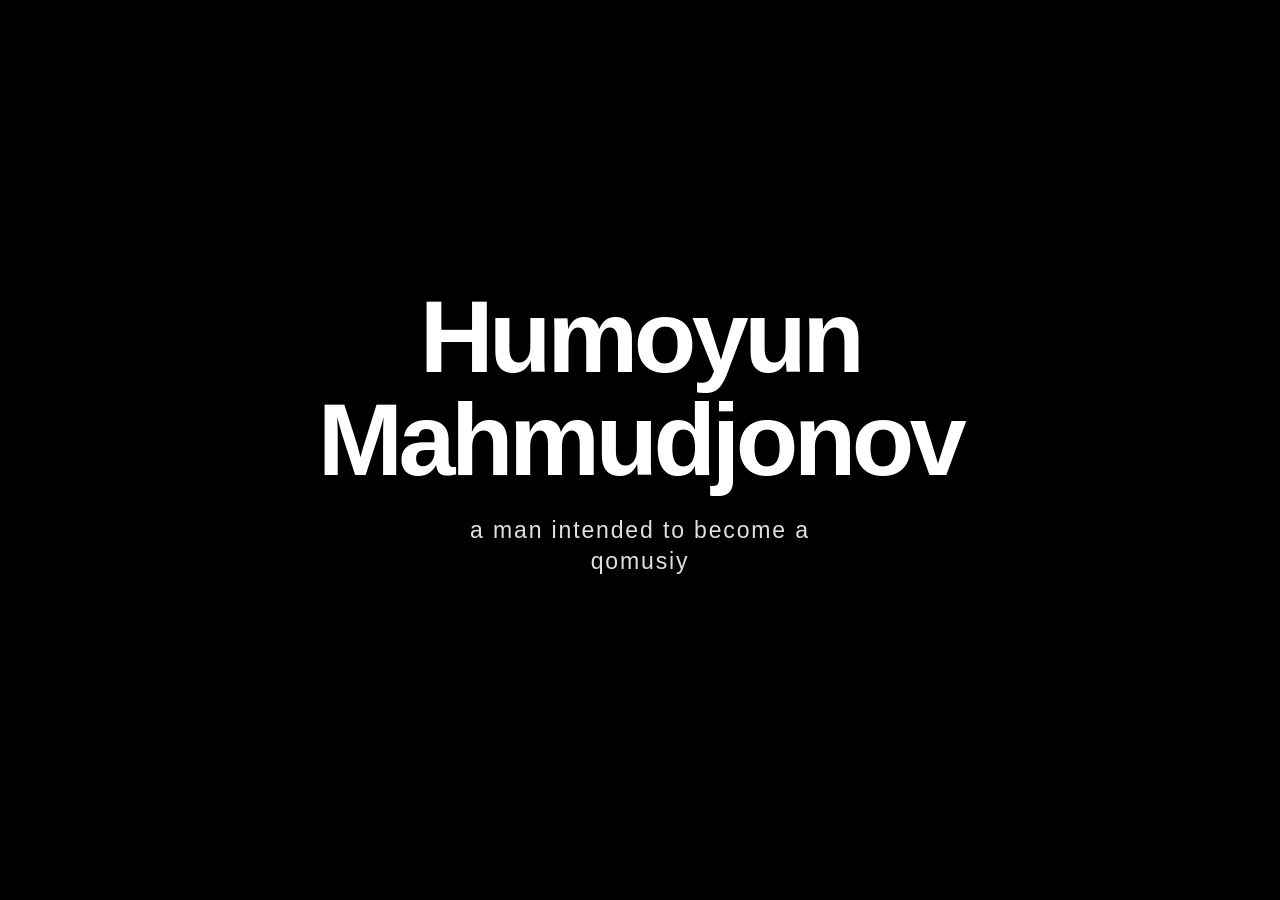
==== index.html @ aa109c3e "qwe" ====
<!DOCTYPE html>
<html lang="en">
<head>
  <meta charset="UTF-8" />
  <meta name="viewport" content="width=device-width, initial-scale=1.0" />
  <title>Humoyun Mahmudjonov</title>
  <style>
    :root {
      --bg: #000000;
      --text: #ffffff;
      --max-width: 92vw;
    }

    * {
      box-sizing: border-box;
      margin: 0;
      padding: 0;
    }

    html,
    body {
      width: 100%;
      min-height: 100%;
      background: var(--bg);
      color: var(--text);
      font-family: Arial, Helvetica, sans-serif;
    }

    body {
      min-height: 100vh;
      min-height: 100svh;
      display: grid;
      place-items: center;
      overflow: hidden;
    }

    main {
      width: min(1100px, var(--max-width));
      height: 100svh;
      display: flex;
      flex-direction: column;
      align-items: center;
      justify-content: center;
      text-align: center;
      padding: clamp(24px, 5vw, 64px);
    }

    .hero {
      display: flex;
      flex-direction: column;
      align-items: center;
      justify-content: center;
      gap: clamp(14px, 2vw, 24px);
      transform: translateY(-2vh);
    }

    h1 {
      color: var(--text);
      font-size: clamp(2rem, 7vw, 6.4rem);
      font-weight: 700;
      line-height: 1;
      letter-spacing: clamp(-0.06em, -0.35vw, -0.025em);
      max-width: 14ch;
    }

    p {
      color: var(--text);
      font-size: clamp(0.85rem, 1.8vw, 1.55rem);
      font-weight: 400;
      line-height: 1.35;
      letter-spacing: clamp(0.02em, 0.22vw, 0.08em);
      text-transform: lowercase;
      max-width: 34ch;
      opacity: 0.88;
    }

    @media (max-width: 600px) {
      main {
        width: 100%;
        padding: 20px;
      }

      .hero {
        gap: 12px;
        width: 100%;
      }

      h1 {
        font-size: clamp(1.55rem, 9.5vw, 3rem);
        line-height: 1.08;
        letter-spacing: -0.035em;
        max-width: 11ch;
      }

      p {
        font-size: clamp(0.72rem, 3.3vw, 1rem);
        line-height: 1.4;
        letter-spacing: 0.035em;
        max-width: 27ch;
      }
    }

    @media (min-width: 1200px) {
      h1 {
        font-size: clamp(6rem, 8vw, 9rem);
      }

      p {
        font-size: clamp(1.4rem, 1.8vw, 2.2rem);
      }
    }
  </style>
</head>
<body>
  <main aria-label="Minimal black landing page">
    <section class="hero">
      <h1>Humoyun Mahmudjonov</h1>
      <p>a man intended to become a qomusiy</p>
    </section>
  </main>
</body>
</html>
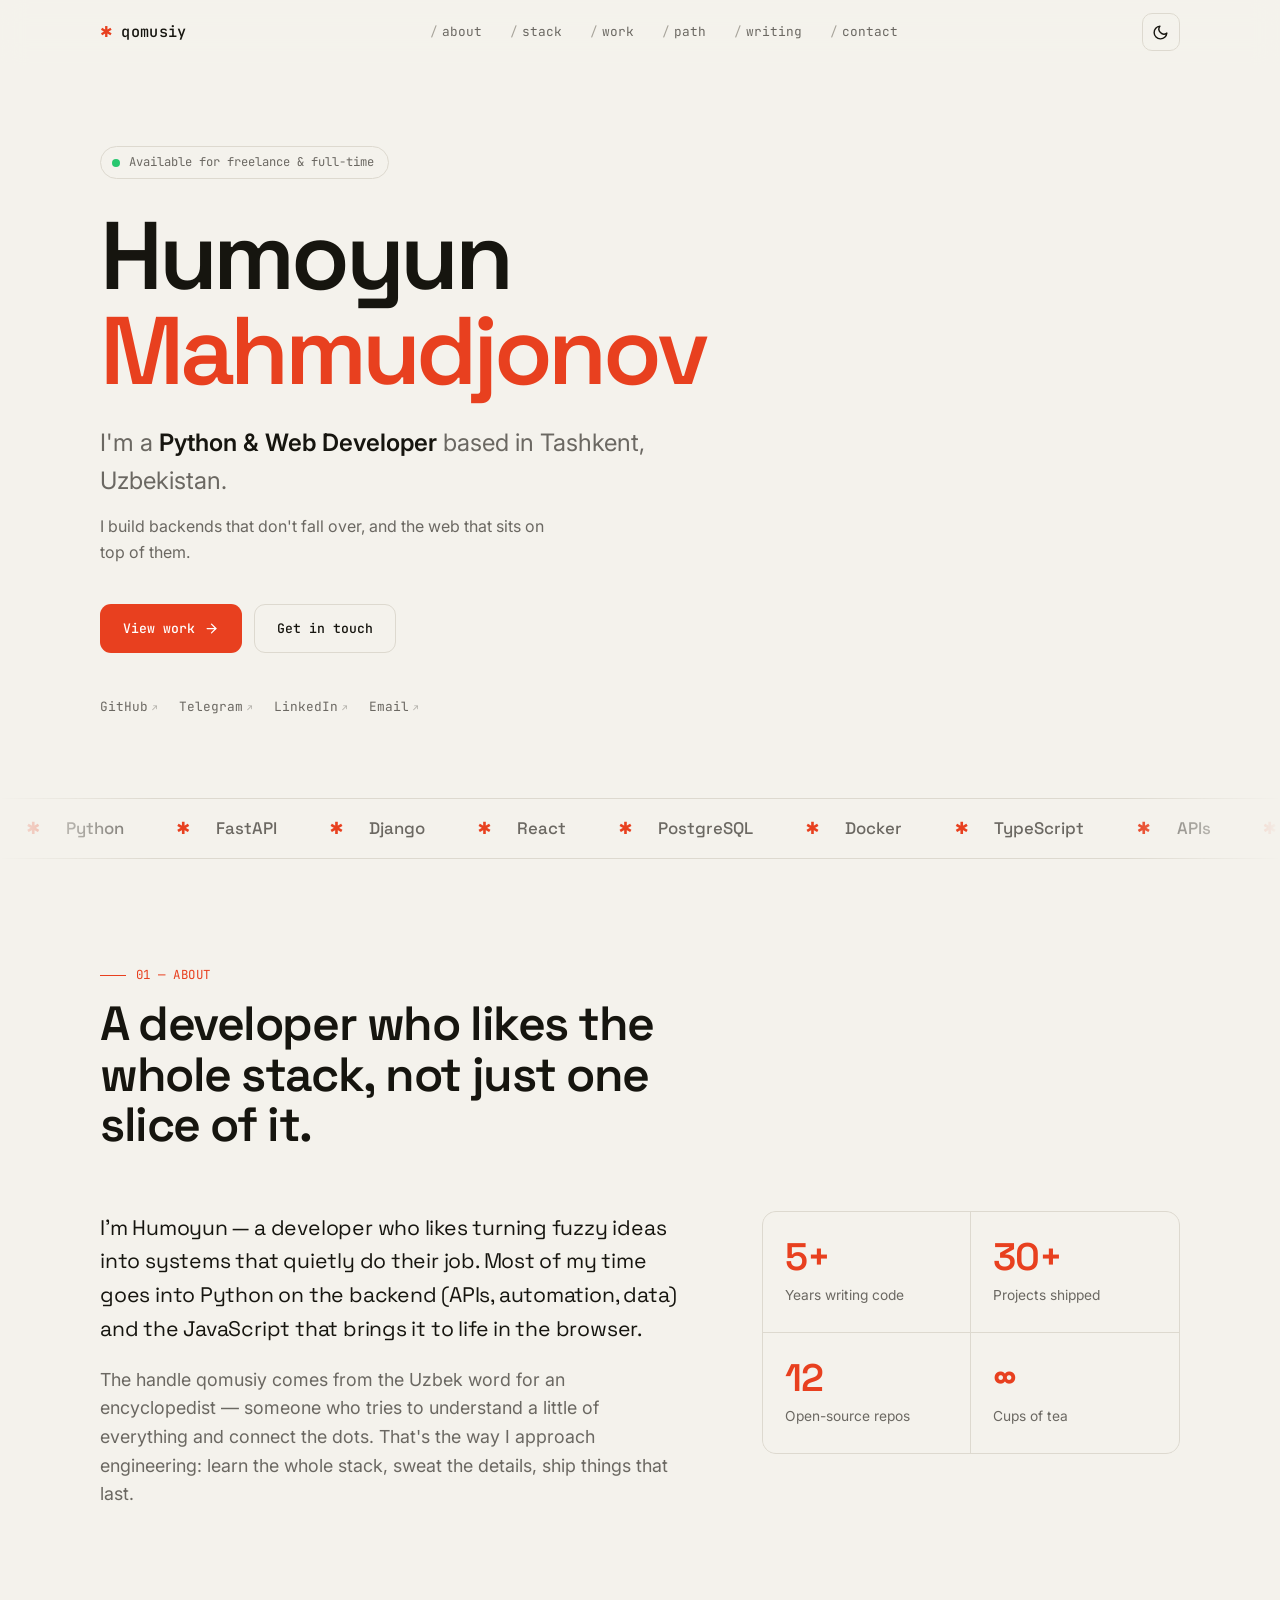
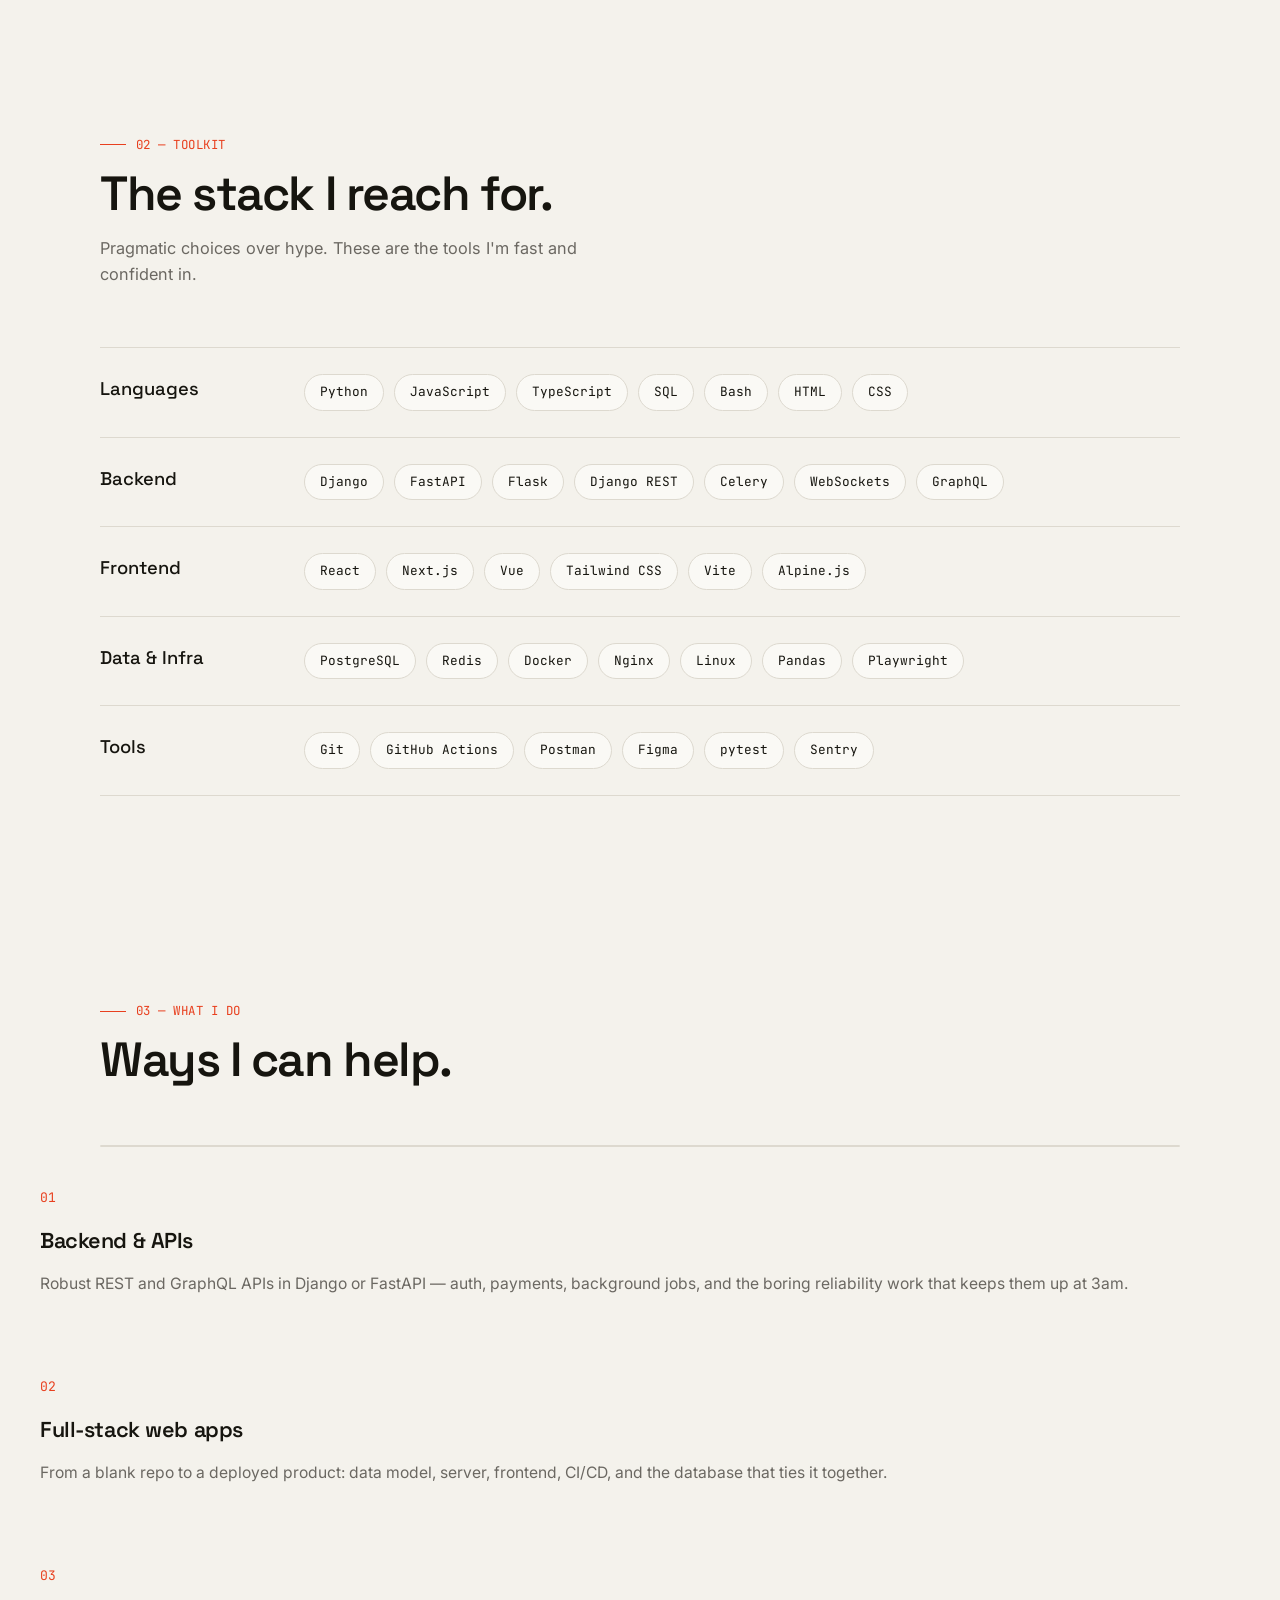
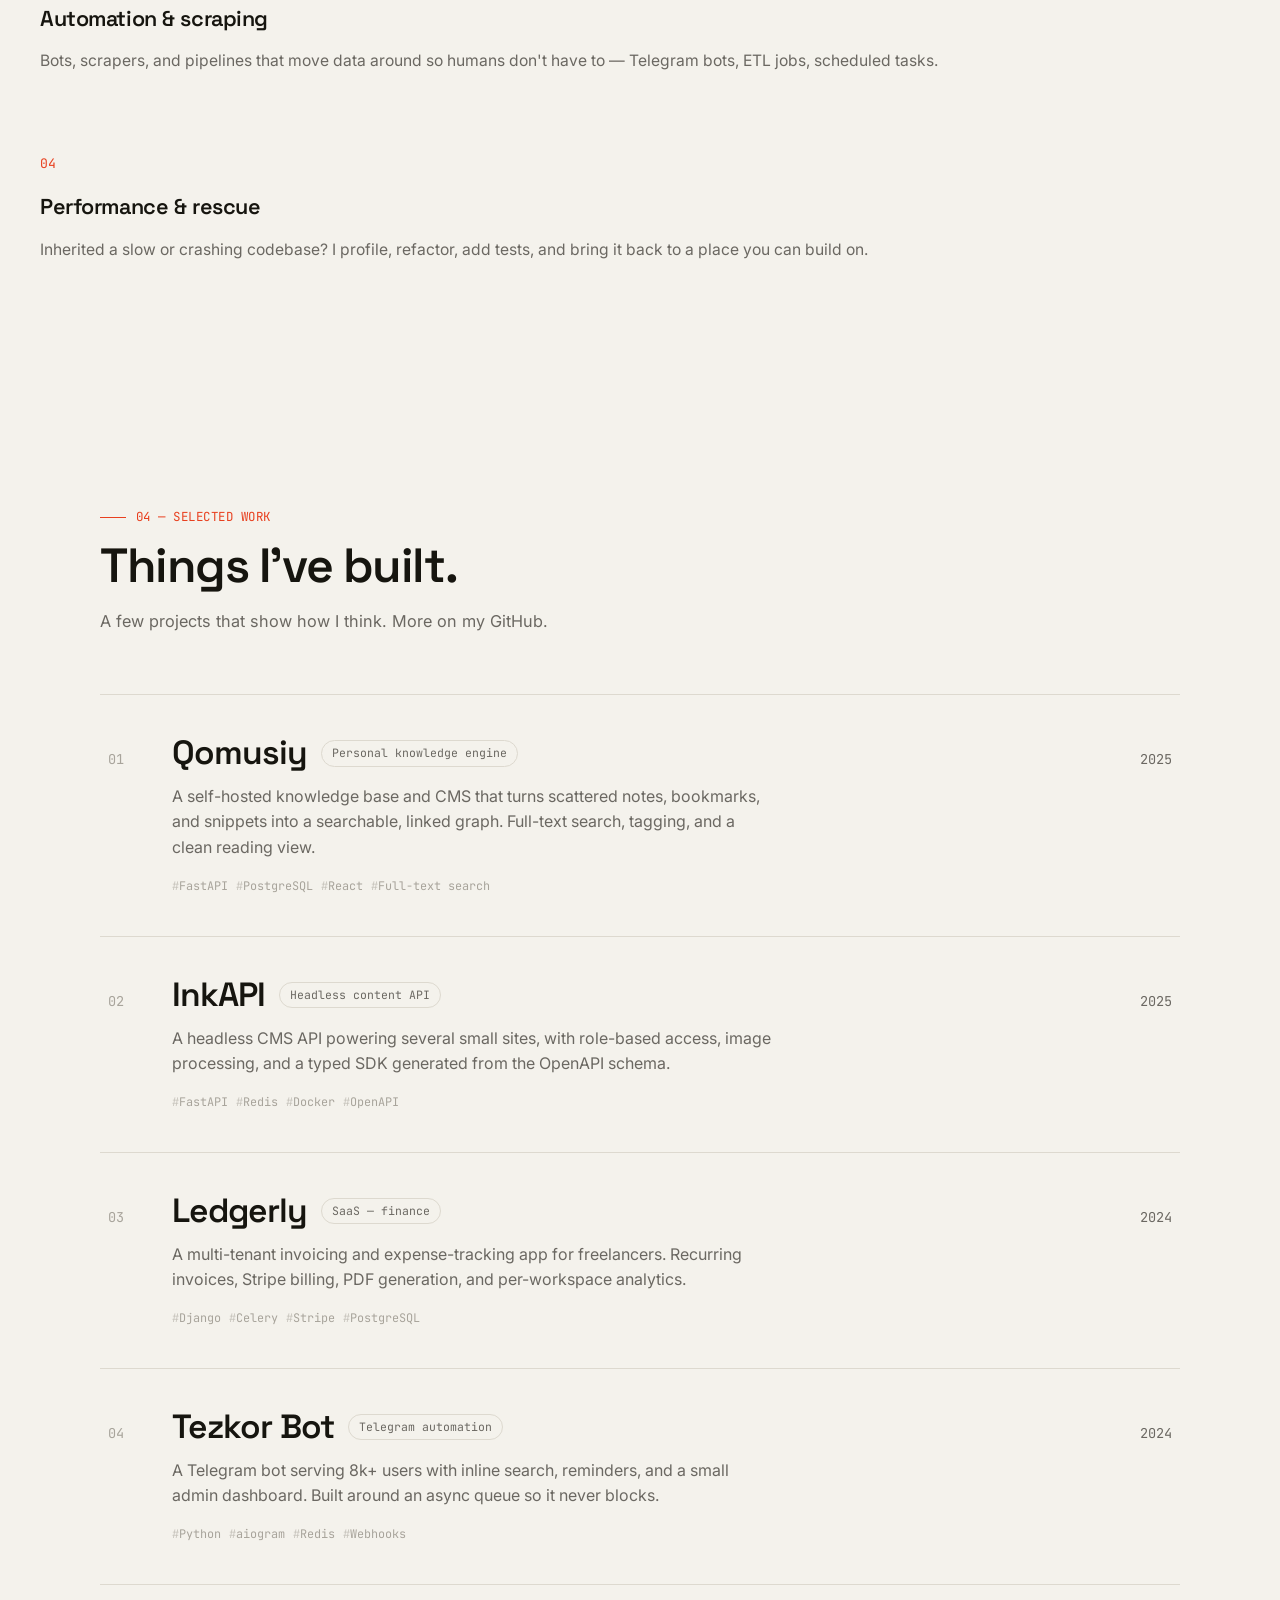
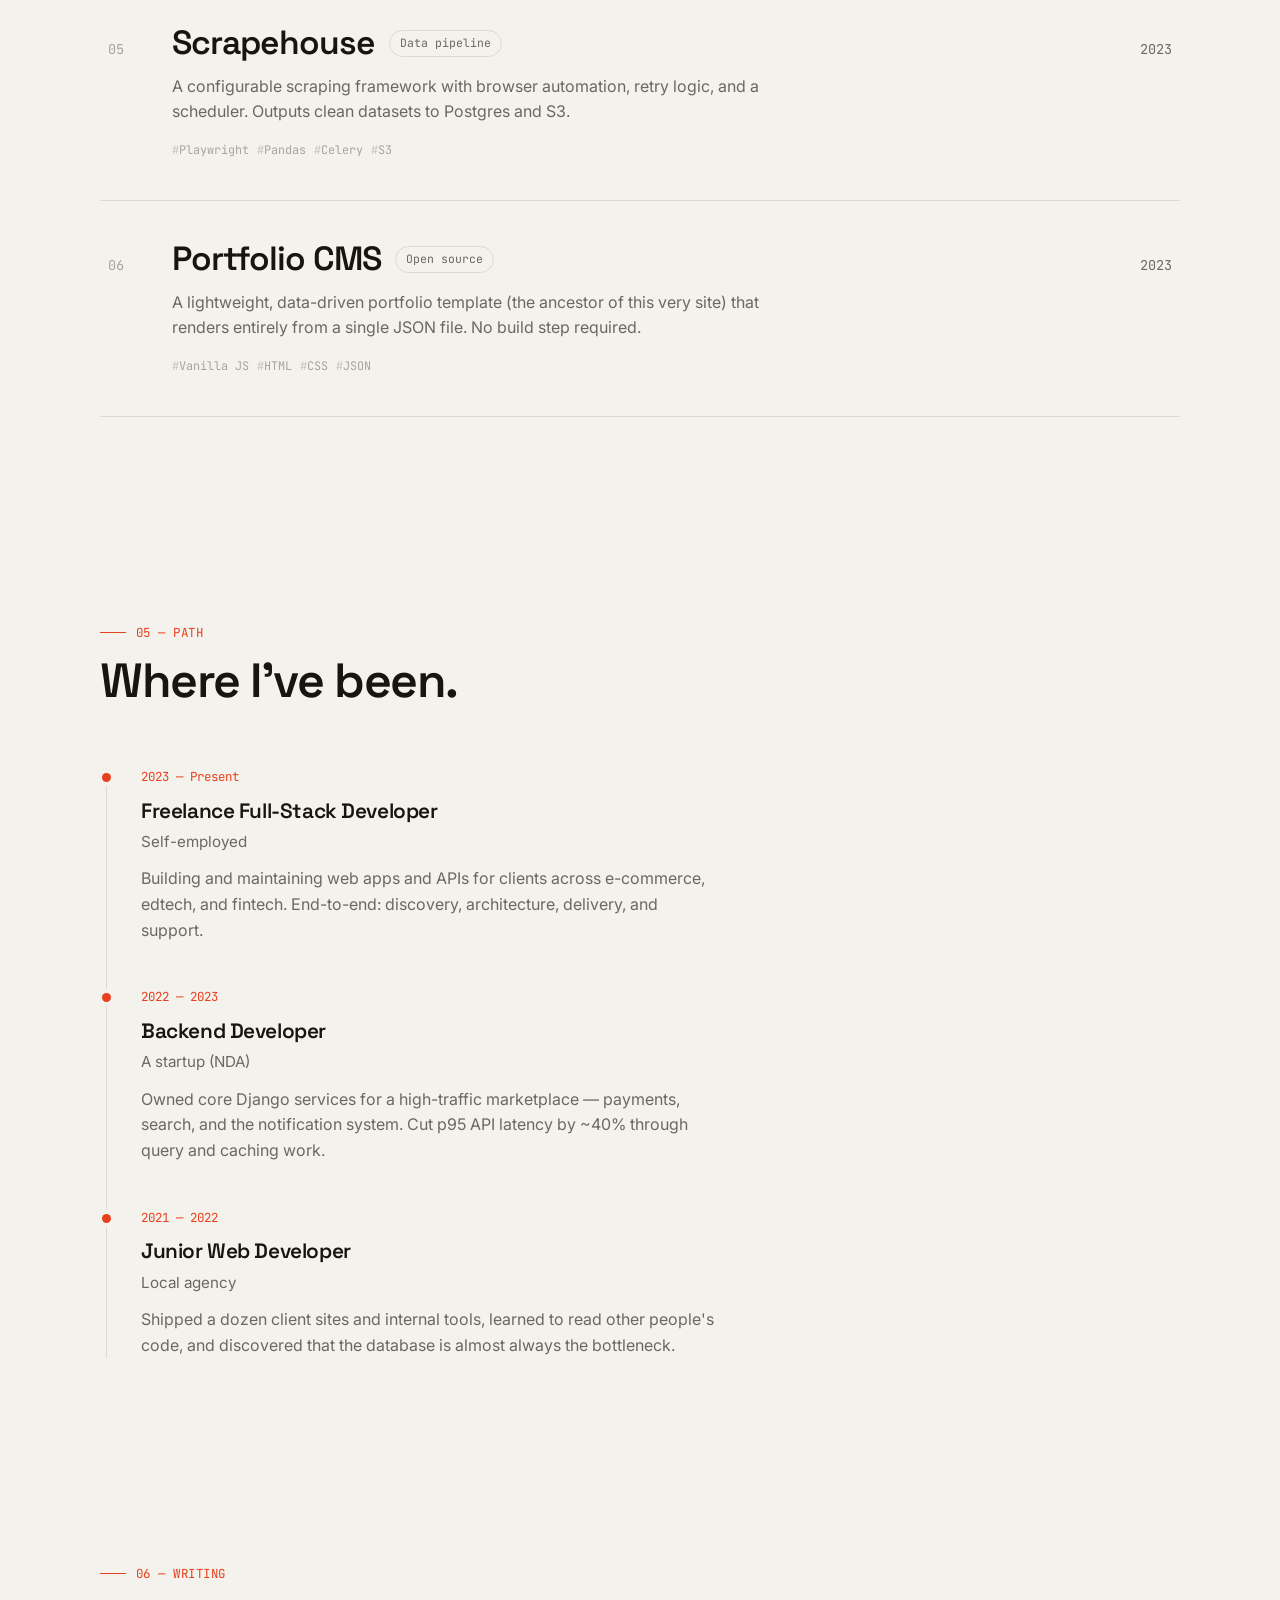
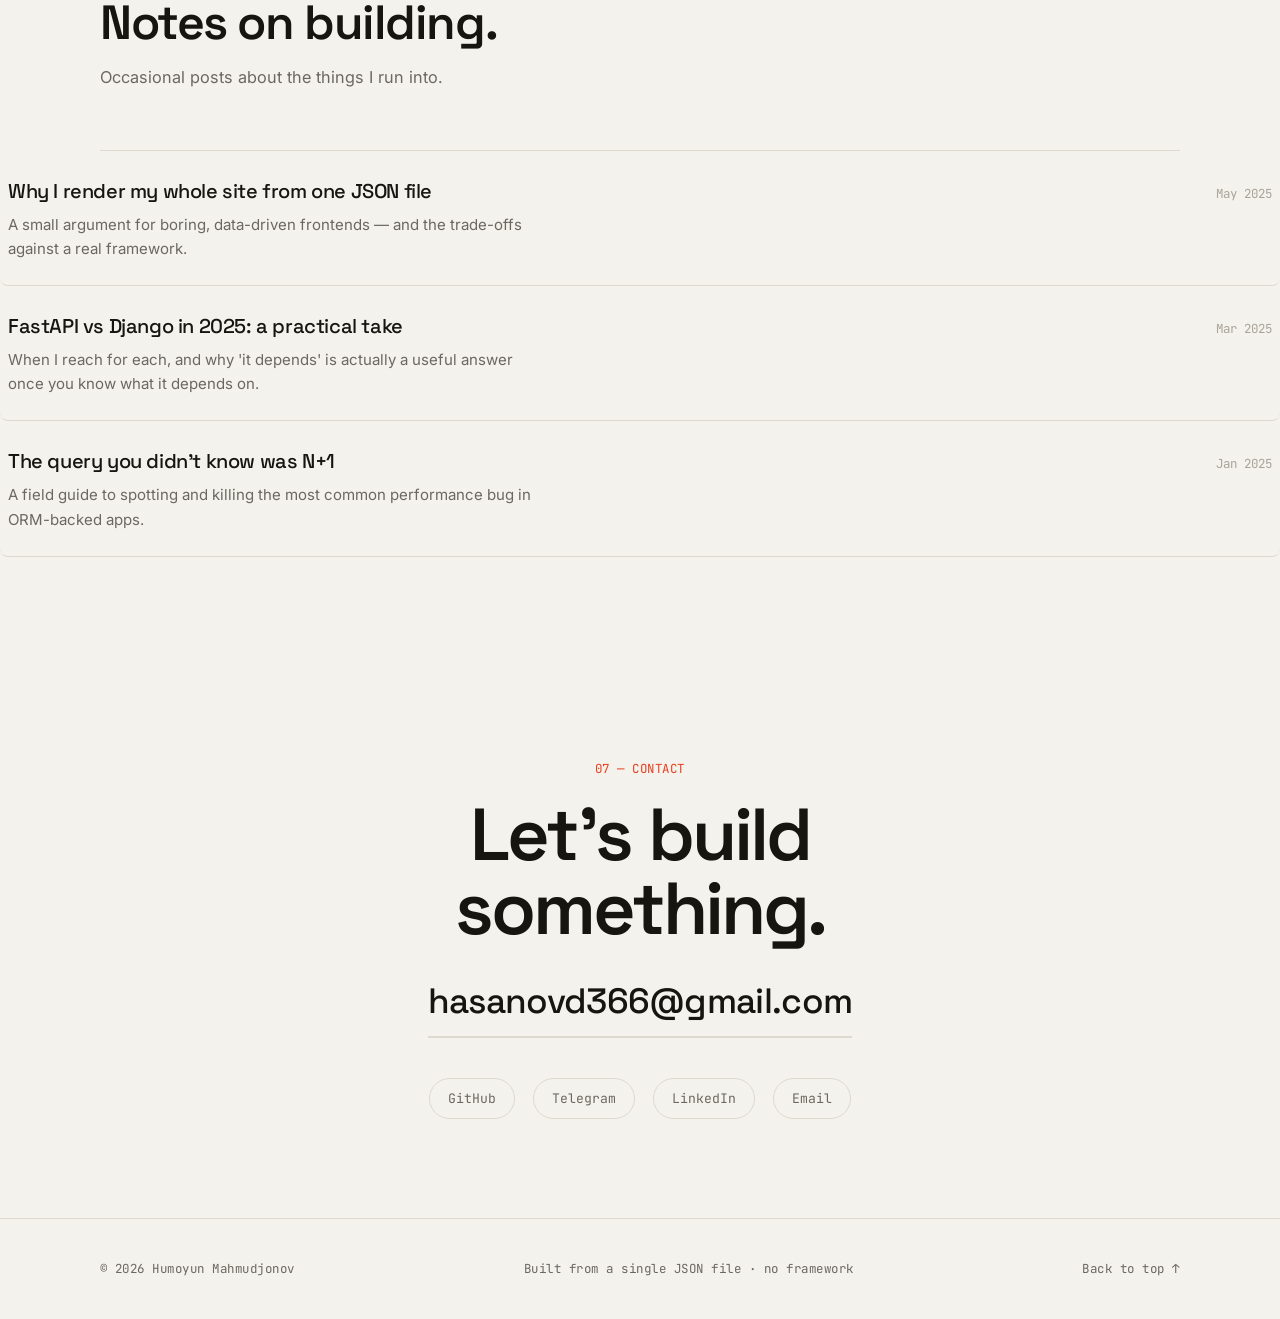
==== commit 9c78d032: "sf" ====
--- a/index.html
+++ b/index.html
@@ -3,120 +3,1041 @@
 <head>
   <meta charset="UTF-8" />
   <meta name="viewport" content="width=device-width, initial-scale=1.0" />
-  <title>Humoyun Mahmudjonov</title>
+  <title>Humoyun Mahmudjonov — Python & Web Developer</title>
+  <meta name="description" content="Humoyun Mahmudjonov (qomusiy) — Python & web developer. Backends that don't fall over, and the web that sits on top of them." />
+
+  <!-- Open Graph -->
+  <meta property="og:type" content="website" />
+  <meta property="og:title" content="Humoyun Mahmudjonov — Python & Web Developer" />
+  <meta property="og:description" content="Backends that don't fall over, and the web that sits on top of them." />
+
+  <link rel="preconnect" href="https://fonts.googleapis.com" />
+  <link rel="preconnect" href="https://fonts.gstatic.com" crossorigin />
+  <link href="https://fonts.googleapis.com/css2?family=Space+Grotesk:wght@400;500;600;700&family=Inter:wght@400;500;600&family=JetBrains+Mono:wght@400;500&display=swap" rel="stylesheet" />
+
   <style>
+    /* ============================================================
+       Design tokens
+       ============================================================ */
     :root {
-      --bg: #000000;
-      --text: #ffffff;
-      --max-width: 92vw;
-    }
-
-    * {
-      box-sizing: border-box;
-      margin: 0;
-      padding: 0;
-    }
-
-    html,
+      --bg:        #f4f2ec;
+      --bg-elev:   #faf9f5;
+      --text:      #16150f;
+      --muted:     #6b6862;
+      --faint:     #a8a49b;
+      --line:      #ddd9cf;
+      --accent:    #e8401f;
+      --accent-2:  #1a1a1a;
+      --max:       1080px;
+      --gutter:    clamp(20px, 5vw, 48px);
+      --radius:    14px;
+      --ease:      cubic-bezier(0.22, 1, 0.36, 1);
+
+      --font-display: "Space Grotesk", system-ui, sans-serif;
+      --font-body:    "Inter", system-ui, sans-serif;
+      --font-mono:    "JetBrains Mono", ui-monospace, monospace;
+    }
+
+    html[data-theme="dark"] {
+      --bg:        #0d0d0c;
+      --bg-elev:   #161614;
+      --text:      #f2f0ea;
+      --muted:     #9a968d;
+      --faint:     #5e5b53;
+      --line:      #26251f;
+      --accent:    #ff5a36;
+      --accent-2:  #f2f0ea;
+    }
+
+    /* ============================================================
+       Reset & base
+       ============================================================ */
+    *, *::before, *::after { box-sizing: border-box; margin: 0; padding: 0; }
+
+    html { scroll-behavior: smooth; -webkit-text-size-adjust: 100%; }
+
     body {
-      width: 100%;
-      min-height: 100%;
       background: var(--bg);
       color: var(--text);
-      font-family: Arial, Helvetica, sans-serif;
-    }
-
-    body {
-      min-height: 100vh;
-      min-height: 100svh;
-      display: grid;
-      place-items: center;
-      overflow: hidden;
-    }
-
-    main {
-      width: min(1100px, var(--max-width));
-      height: 100svh;
-      display: flex;
-      flex-direction: column;
-      align-items: center;
-      justify-content: center;
-      text-align: center;
-      padding: clamp(24px, 5vw, 64px);
-    }
-
-    .hero {
-      display: flex;
-      flex-direction: column;
-      align-items: center;
-      justify-content: center;
-      gap: clamp(14px, 2vw, 24px);
-      transform: translateY(-2vh);
-    }
-
-    h1 {
-      color: var(--text);
-      font-size: clamp(2rem, 7vw, 6.4rem);
-      font-weight: 700;
-      line-height: 1;
-      letter-spacing: clamp(-0.06em, -0.35vw, -0.025em);
-      max-width: 14ch;
-    }
-
-    p {
-      color: var(--text);
-      font-size: clamp(0.85rem, 1.8vw, 1.55rem);
-      font-weight: 400;
-      line-height: 1.35;
-      letter-spacing: clamp(0.02em, 0.22vw, 0.08em);
-      text-transform: lowercase;
-      max-width: 34ch;
-      opacity: 0.88;
-    }
-
-    @media (max-width: 600px) {
-      main {
-        width: 100%;
-        padding: 20px;
+      font-family: var(--font-body);
+      font-size: 16px;
+      line-height: 1.6;
+      -webkit-font-smoothing: antialiased;
+      text-rendering: optimizeLegibility;
+      overflow-x: hidden;
+      transition: background 0.4s var(--ease), color 0.4s var(--ease);
+    }
+
+    a { color: inherit; text-decoration: none; }
+    img { max-width: 100%; display: block; }
+    ::selection { background: var(--accent); color: #fff; }
+
+    .wrap { width: min(100% - calc(var(--gutter) * 2), var(--max)); margin-inline: auto; }
+
+    .mono {
+      font-family: var(--font-mono);
+      font-size: 0.78rem;
+      letter-spacing: 0.04em;
+      text-transform: uppercase;
+      color: var(--muted);
+    }
+
+    /* Section scaffolding */
+    section { padding-block: clamp(64px, 11vh, 130px); position: relative; }
+    .section-head { margin-bottom: clamp(36px, 5vw, 60px); }
+    .section-head .label {
+      display: inline-flex; align-items: center; gap: 10px;
+      color: var(--accent);
+    }
+    .section-head .label::before {
+      content: ""; width: 26px; height: 1px; background: var(--accent);
+    }
+    .section-head h2 {
+      font-family: var(--font-display);
+      font-weight: 600;
+      font-size: clamp(1.8rem, 4.4vw, 3rem);
+      letter-spacing: -0.03em;
+      line-height: 1.05;
+      margin-top: 14px;
+      max-width: 18ch;
+    }
+    .section-head p {
+      color: var(--muted); margin-top: 16px; max-width: 52ch; font-size: 1.02rem;
+    }
+
+    /* ============================================================
+       Navbar
+       ============================================================ */
+    header.nav {
+      position: sticky; top: 0; z-index: 100;
+      backdrop-filter: blur(12px);
+      background: color-mix(in srgb, var(--bg) 78%, transparent);
+      border-bottom: 1px solid transparent;
+      transition: border-color 0.3s var(--ease), background 0.3s var(--ease);
+    }
+    header.nav.scrolled { border-bottom-color: var(--line); }
+    .nav-inner {
+      display: flex; align-items: center; justify-content: space-between;
+      height: 64px;
+    }
+    .brand {
+      font-family: var(--font-mono); font-weight: 500;
+      font-size: 0.95rem; letter-spacing: 0.02em;
+      display: inline-flex; align-items: center; gap: 8px;
+    }
+    .brand .dot { color: var(--accent); }
+    .nav-links { display: flex; align-items: center; gap: 4px; }
+    .nav-links a {
+      font-family: var(--font-mono); font-size: 0.8rem;
+      color: var(--muted); padding: 8px 12px; border-radius: 8px;
+      transition: color 0.2s, background 0.2s;
+    }
+    .nav-links a:hover, .nav-links a.active { color: var(--text); }
+    .nav-links a .slash { color: var(--faint); margin-right: 4px; }
+
+    .nav-actions { display: flex; align-items: center; gap: 8px; }
+    .icon-btn {
+      width: 38px; height: 38px; border: 1px solid var(--line);
+      background: transparent; color: var(--text); border-radius: 10px;
+      display: grid; place-items: center; cursor: pointer;
+      transition: border-color 0.2s, transform 0.2s, background 0.2s;
+    }
+    .icon-btn:hover { border-color: var(--accent); transform: translateY(-1px); }
+    .icon-btn svg { width: 17px; height: 17px; }
+    .theme-icon-sun { display: none; }
+    html[data-theme="dark"] .theme-icon-sun { display: block; }
+    html[data-theme="dark"] .theme-icon-moon { display: none; }
+
+    .nav-toggle { display: none; }
+
+    /* ============================================================
+       Hero
+       ============================================================ */
+    .hero { padding-top: clamp(48px, 9vh, 96px); padding-bottom: clamp(56px, 9vh, 110px); }
+    .status {
+      display: inline-flex; align-items: center; gap: 9px;
+      font-family: var(--font-mono); font-size: 0.76rem; color: var(--muted);
+      border: 1px solid var(--line); border-radius: 100px;
+      padding: 6px 14px 6px 11px; margin-bottom: 30px;
+    }
+    .status .pulse {
+      width: 8px; height: 8px; border-radius: 50%; background: #28c76f;
+      box-shadow: 0 0 0 0 rgba(40,199,111,0.5); animation: pulse 2.2s infinite;
+    }
+    @keyframes pulse {
+      0% { box-shadow: 0 0 0 0 rgba(40,199,111,0.5); }
+      70% { box-shadow: 0 0 0 7px rgba(40,199,111,0); }
+      100% { box-shadow: 0 0 0 0 rgba(40,199,111,0); }
+    }
+    .hero h1 {
+      font-family: var(--font-display); font-weight: 600;
+      font-size: clamp(2.6rem, 9vw, 6rem);
+      line-height: 0.98; letter-spacing: -0.045em;
+      margin-bottom: 26px;
+    }
+    .hero h1 .accent { color: var(--accent); }
+    .hero-role {
+      font-size: clamp(1.05rem, 2.4vw, 1.5rem);
+      color: var(--muted); max-width: 38ch; margin-bottom: 14px;
+    }
+    .hero-role strong { color: var(--text); font-weight: 600; }
+    .hero-tag { color: var(--muted); max-width: 46ch; margin-bottom: 38px; }
+
+    .hero-cta { display: flex; flex-wrap: wrap; gap: 12px; align-items: center; }
+    .btn {
+      display: inline-flex; align-items: center; gap: 9px;
+      font-family: var(--font-mono); font-size: 0.82rem; font-weight: 500;
+      padding: 13px 22px; border-radius: 11px; cursor: pointer;
+      border: 1px solid transparent; transition: all 0.2s var(--ease);
+    }
+    .btn-primary { background: var(--accent); color: #fff; }
+    .btn-primary:hover { transform: translateY(-2px); box-shadow: 0 10px 26px -10px var(--accent); }
+    .btn-ghost { border-color: var(--line); color: var(--text); }
+    .btn-ghost:hover { border-color: var(--text); transform: translateY(-2px); }
+    .btn svg { width: 15px; height: 15px; }
+
+    .hero-socials { display: flex; gap: 22px; margin-top: 44px; flex-wrap: wrap; }
+    .hero-socials a {
+      font-family: var(--font-mono); font-size: 0.8rem; color: var(--muted);
+      position: relative; transition: color 0.2s;
+    }
+    .hero-socials a::after {
+      content: "↗"; font-size: 0.7em; margin-left: 4px; opacity: 0.5;
+    }
+    .hero-socials a:hover { color: var(--accent); }
+
+    /* Marquee strip */
+    .marquee {
+      border-block: 1px solid var(--line); overflow: hidden; padding-block: 16px;
+      white-space: nowrap; -webkit-mask-image: linear-gradient(90deg, transparent, #000 12%, #000 88%, transparent);
+              mask-image: linear-gradient(90deg, transparent, #000 12%, #000 88%, transparent);
+    }
+    .marquee-track { display: inline-flex; gap: 0; animation: scroll 26s linear infinite; }
+    .marquee:hover .marquee-track { animation-play-state: paused; }
+    .marquee-track span {
+      font-family: var(--font-display); font-size: 1.05rem; font-weight: 500;
+      color: var(--muted); padding-inline: 26px;
+    }
+    .marquee-track span::before { content: "✱"; color: var(--accent); margin-right: 26px; }
+    @keyframes scroll { to { transform: translateX(-50%); } }
+
+    /* ============================================================
+       About + stats
+       ============================================================ */
+    .about-grid {
+      display: grid; grid-template-columns: 1.4fr 1fr; gap: clamp(32px, 6vw, 80px);
+      align-items: start;
+    }
+    .about-text p { font-size: 1.12rem; color: var(--text); margin-bottom: 20px; }
+    .about-text p.lead { font-size: 1.32rem; font-family: var(--font-display); font-weight: 400; letter-spacing: -0.01em; }
+    .about-text .muted { color: var(--muted); }
+
+    .stats { display: grid; grid-template-columns: 1fr 1fr; gap: 1px; background: var(--line);
+      border: 1px solid var(--line); border-radius: var(--radius); overflow: hidden; }
+    .stat { background: var(--bg); padding: 26px 22px; }
+    .stat .value {
+      font-family: var(--font-display); font-weight: 600;
+      font-size: 2.4rem; letter-spacing: -0.03em; line-height: 1;
+      color: var(--accent);
+    }
+    .stat .label { color: var(--muted); font-size: 0.86rem; margin-top: 8px; }
+
+    /* ============================================================
+       Stack
+       ============================================================ */
+    .stack-row {
+      display: grid; grid-template-columns: 180px 1fr; gap: 24px;
+      padding: 26px 0; border-top: 1px solid var(--line);
+    }
+    .stack-row:last-child { border-bottom: 1px solid var(--line); }
+    .stack-group { font-family: var(--font-display); font-weight: 500; font-size: 1.15rem; }
+    .chips { display: flex; flex-wrap: wrap; gap: 10px; }
+    .chip {
+      font-family: var(--font-mono); font-size: 0.8rem; color: var(--text);
+      border: 1px solid var(--line); border-radius: 100px; padding: 7px 15px;
+      background: var(--bg-elev); transition: all 0.2s var(--ease); cursor: default;
+    }
+    .chip:hover { border-color: var(--accent); color: var(--accent); transform: translateY(-2px); }
+
+    /* ============================================================
+       Services
+       ============================================================ */
+    .services-grid {
+      display: grid; grid-template-columns: repeat(2, 1fr); gap: 1px;
+      background: var(--line); border: 1px solid var(--line);
+      border-radius: var(--radius); overflow: hidden;
+    }
+    .service { background: var(--bg); padding: clamp(26px, 3.5vw, 40px); transition: background 0.25s; }
+    .service:hover { background: var(--bg-elev); }
+    .service .num { font-family: var(--font-mono); color: var(--accent); font-size: 0.82rem; }
+    .service h3 { font-family: var(--font-display); font-weight: 600; font-size: 1.35rem; margin: 16px 0 12px; letter-spacing: -0.02em; }
+    .service p { color: var(--muted); font-size: 0.98rem; }
+
+    /* ============================================================
+       Projects
+       ============================================================ */
+    .projects-list { border-top: 1px solid var(--line); }
+    .project {
+      display: grid; grid-template-columns: auto 1fr auto; gap: clamp(16px, 4vw, 48px);
+      align-items: baseline; padding: clamp(26px, 3.5vw, 40px) 8px;
+      border-bottom: 1px solid var(--line); position: relative;
+      transition: padding-left 0.35s var(--ease);
+    }
+    .project::before {
+      content: ""; position: absolute; inset: 0; background: var(--bg-elev);
+      opacity: 0; transition: opacity 0.3s; z-index: -1; border-radius: 10px;
+    }
+    .project:hover { padding-left: 26px; }
+    .project:hover::before { opacity: 1; }
+    .project .p-num { font-family: var(--font-mono); color: var(--faint); font-size: 0.85rem; }
+    .project .p-main { min-width: 0; }
+    .project .p-title-row { display: flex; align-items: center; gap: 14px; flex-wrap: wrap; }
+    .project h3 {
+      font-family: var(--font-display); font-weight: 600;
+      font-size: clamp(1.4rem, 3.4vw, 2.1rem); letter-spacing: -0.03em; line-height: 1.1;
+      transition: color 0.2s;
+    }
+    .project:hover h3 { color: var(--accent); }
+    .project .p-cat { font-family: var(--font-mono); font-size: 0.72rem; color: var(--muted);
+      border: 1px solid var(--line); border-radius: 100px; padding: 3px 10px; }
+    .project .p-desc { color: var(--muted); margin: 12px 0 16px; max-width: 60ch; }
+    .project .p-tags { display: flex; flex-wrap: wrap; gap: 8px; }
+    .project .p-tags span { font-family: var(--font-mono); font-size: 0.74rem; color: var(--faint); }
+    .project .p-tags span::before { content: "#"; opacity: 0.6; }
+    .project .p-side { display: flex; flex-direction: column; align-items: flex-end; gap: 12px; }
+    .project .p-year { font-family: var(--font-mono); font-size: 0.85rem; color: var(--muted); }
+    .project .p-links { display: flex; gap: 8px; }
+    .project .p-links a {
+      width: 36px; height: 36px; border: 1px solid var(--line); border-radius: 9px;
+      display: grid; place-items: center; transition: all 0.2s;
+    }
+    .project .p-links a:hover { border-color: var(--accent); color: var(--accent); transform: translateY(-2px); }
+    .project .p-links svg { width: 15px; height: 15px; }
+
+    /* ============================================================
+       Experience timeline
+       ============================================================ */
+    .timeline { border-left: 1px solid var(--line); margin-left: 6px; }
+    .tl-item { position: relative; padding: 0 0 44px 34px; }
+    .tl-item:last-child { padding-bottom: 0; }
+    .tl-item::before {
+      content: ""; position: absolute; left: -5px; top: 6px;
+      width: 9px; height: 9px; border-radius: 50%; background: var(--accent);
+      box-shadow: 0 0 0 4px var(--bg);
+    }
+    .tl-period { font-family: var(--font-mono); font-size: 0.78rem; color: var(--accent); }
+    .tl-item h3 { font-family: var(--font-display); font-weight: 600; font-size: 1.3rem; margin: 8px 0 2px; letter-spacing: -0.02em; }
+    .tl-company { color: var(--muted); font-size: 0.95rem; margin-bottom: 12px; }
+    .tl-item p { color: var(--muted); max-width: 58ch; }
+
+    /* ============================================================
+       Writing
+       ============================================================ */
+    .writing-list { border-top: 1px solid var(--line); }
+    .write-item {
+      display: grid; grid-template-columns: 1fr auto; gap: 20px; align-items: baseline;
+      padding: 24px 8px; border-bottom: 1px solid var(--line);
+      transition: padding-left 0.3s var(--ease), background 0.25s; border-radius: 8px;
+    }
+    .write-item:hover { padding-left: 20px; background: var(--bg-elev); }
+    .write-item h3 { font-family: var(--font-display); font-weight: 500; font-size: 1.25rem; letter-spacing: -0.02em; transition: color 0.2s; }
+    .write-item:hover h3 { color: var(--accent); }
+    .write-item p { color: var(--muted); font-size: 0.94rem; margin-top: 6px; max-width: 60ch; }
+    .write-date { font-family: var(--font-mono); font-size: 0.78rem; color: var(--faint); white-space: nowrap; }
+
+    /* ============================================================
+       Contact
+       ============================================================ */
+    .contact { text-align: center; }
+    .contact .label { color: var(--accent); }
+    .contact h2 {
+      font-family: var(--font-display); font-weight: 600;
+      font-size: clamp(2.2rem, 7vw, 4.6rem); letter-spacing: -0.04em; line-height: 1;
+      margin: 18px 0 28px;
+    }
+    .contact .big-mail {
+      display: inline-block; font-family: var(--font-display); font-weight: 500;
+      font-size: clamp(1.2rem, 4vw, 2.2rem); letter-spacing: -0.02em;
+      border-bottom: 2px solid var(--line); padding-bottom: 6px; transition: border-color 0.2s, color 0.2s;
+    }
+    .contact .big-mail:hover { color: var(--accent); border-color: var(--accent); }
+    .contact-socials { display: flex; gap: 18px; justify-content: center; margin-top: 40px; flex-wrap: wrap; }
+    .contact-socials a {
+      font-family: var(--font-mono); font-size: 0.82rem; color: var(--muted);
+      border: 1px solid var(--line); border-radius: 100px; padding: 9px 18px; transition: all 0.2s;
+    }
+    .contact-socials a:hover { border-color: var(--accent); color: var(--accent); transform: translateY(-2px); }
+
+    /* ============================================================
+       Footer
+       ============================================================ */
+    footer {
+      border-top: 1px solid var(--line); padding-block: 40px;
+    }
+    .footer-inner { display: flex; justify-content: space-between; align-items: center; gap: 20px; flex-wrap: wrap; }
+    .footer-inner .mono { text-transform: none; }
+    .to-top { cursor: pointer; }
+    .to-top:hover { color: var(--accent); }
+
+    /* ============================================================
+       Scroll reveal
+       ============================================================ */
+    .reveal { opacity: 0; transform: translateY(22px); transition: opacity 0.7s var(--ease), transform 0.7s var(--ease); }
+    .reveal.in { opacity: 1; transform: none; }
+
+    @media (prefers-reduced-motion: reduce) {
+      * { animation: none !important; scroll-behavior: auto; }
+      .reveal { opacity: 1; transform: none; transition: none; }
+    }
+
+    /* ============================================================
+       Responsive
+       ============================================================ */
+    @media (max-width: 860px) {
+      .about-grid { grid-template-columns: 1fr; }
+      .services-grid { grid-template-columns: 1fr; }
+      .stack-row { grid-template-columns: 1fr; gap: 14px; }
+    }
+    @media (max-width: 680px) {
+      .nav-links { display: none; }
+      .nav-toggle { display: grid; }
+      .nav-links.open {
+        display: flex; flex-direction: column; align-items: stretch;
+        position: absolute; top: 64px; left: 0; right: 0;
+        background: var(--bg-elev); border-bottom: 1px solid var(--line);
+        padding: 12px var(--gutter) 20px; gap: 2px;
       }
-
-      .hero {
-        gap: 12px;
-        width: 100%;
-      }
-
-      h1 {
-        font-size: clamp(1.55rem, 9.5vw, 3rem);
-        line-height: 1.08;
-        letter-spacing: -0.035em;
-        max-width: 11ch;
-      }
-
-      p {
-        font-size: clamp(0.72rem, 3.3vw, 1rem);
-        line-height: 1.4;
-        letter-spacing: 0.035em;
-        max-width: 27ch;
-      }
-    }
-
-    @media (min-width: 1200px) {
-      h1 {
-        font-size: clamp(6rem, 8vw, 9rem);
-      }
-
-      p {
-        font-size: clamp(1.4rem, 1.8vw, 2.2rem);
-      }
+      .nav-links.open a { padding: 12px 8px; font-size: 0.92rem; border-bottom: 1px solid var(--line); }
+      .project { grid-template-columns: auto 1fr; }
+      .project .p-side { grid-column: 2; flex-direction: row; align-items: center; justify-content: space-between; width: 100%; }
+      .stats { grid-template-columns: 1fr 1fr; }
+      .write-item { grid-template-columns: 1fr; }
+      .write-date { order: -1; }
     }
   </style>
 </head>
 <body>
-  <main aria-label="Minimal black landing page">
-    <section class="hero">
-      <h1>Humoyun Mahmudjonov</h1>
-      <p>a man intended to become a qomusiy</p>
-    </section>
-  </main>
+
+  <!-- ===================== NAV ===================== -->
+  <header class="nav" id="nav">
+    <div class="wrap nav-inner">
+      <a href="#top" class="brand"><span class="dot">✱</span> qomusiy</a>
+
+      <nav class="nav-links" id="navLinks" aria-label="Primary">
+        <a href="#about"><span class="slash">/</span>about</a>
+        <a href="#stack"><span class="slash">/</span>stack</a>
+        <a href="#work"><span class="slash">/</span>work</a>
+        <a href="#experience"><span class="slash">/</span>path</a>
+        <a href="#writing"><span class="slash">/</span>writing</a>
+        <a href="#contact"><span class="slash">/</span>contact</a>
+      </nav>
+
+      <div class="nav-actions">
+        <button class="icon-btn" id="themeBtn" aria-label="Toggle theme">
+          <svg class="theme-icon-moon" viewBox="0 0 24 24" fill="none" stroke="currentColor" stroke-width="2" stroke-linecap="round" stroke-linejoin="round"><path d="M21 12.79A9 9 0 1 1 11.21 3 7 7 0 0 0 21 12.79z"/></svg>
+          <svg class="theme-icon-sun" viewBox="0 0 24 24" fill="none" stroke="currentColor" stroke-width="2" stroke-linecap="round" stroke-linejoin="round"><circle cx="12" cy="12" r="5"/><line x1="12" y1="1" x2="12" y2="3"/><line x1="12" y1="21" x2="12" y2="23"/><line x1="4.22" y1="4.22" x2="5.64" y2="5.64"/><line x1="18.36" y1="18.36" x2="19.78" y2="19.78"/><line x1="1" y1="12" x2="3" y2="12"/><line x1="21" y1="12" x2="23" y2="12"/><line x1="4.22" y1="19.78" x2="5.64" y2="18.36"/><line x1="18.36" y1="5.64" x2="19.78" y2="4.22"/></svg>
+        </button>
+        <button class="icon-btn nav-toggle" id="navToggle" aria-label="Menu">
+          <svg viewBox="0 0 24 24" fill="none" stroke="currentColor" stroke-width="2" stroke-linecap="round"><line x1="3" y1="7" x2="21" y2="7"/><line x1="3" y1="12" x2="21" y2="12"/><line x1="3" y1="17" x2="21" y2="17"/></svg>
+        </button>
+      </div>
+    </div>
+  </header>
+
+  <span id="top"></span>
+
+  <!-- ===================== HERO ===================== -->
+  <section class="hero" id="hero">
+    <div class="wrap">
+      <div class="status" id="heroStatus" data-show-available>
+        <span class="pulse"></span><span id="availText">Available for work</span>
+      </div>
+      <h1 id="heroName">Humoyun<br><span class="accent">Mahmudjonov</span></h1>
+      <p class="hero-role" id="heroRole"></p>
+      <p class="hero-tag" id="heroTag"></p>
+
+      <div class="hero-cta">
+        <a href="#work" class="btn btn-primary">
+          View work
+          <svg viewBox="0 0 24 24" fill="none" stroke="currentColor" stroke-width="2" stroke-linecap="round" stroke-linejoin="round"><line x1="5" y1="12" x2="19" y2="12"/><polyline points="12 5 19 12 12 19"/></svg>
+        </a>
+        <a href="#contact" class="btn btn-ghost">Get in touch</a>
+      </div>
+
+      <div class="hero-socials" id="heroSocials"></div>
+    </div>
+  </section>
+
+  <!-- ===================== MARQUEE ===================== -->
+  <div class="marquee" aria-hidden="true">
+    <div class="marquee-track" id="marquee"></div>
+  </div>
+
+  <!-- ===================== ABOUT ===================== -->
+  <section id="about">
+    <div class="wrap">
+      <div class="section-head reveal">
+        <span class="label mono">01 — About</span>
+        <h2>A developer who likes the whole stack, not just one slice of it.</h2>
+      </div>
+      <div class="about-grid">
+        <div class="about-text reveal" id="aboutText"></div>
+        <div class="stats reveal" id="stats"></div>
+      </div>
+    </div>
+  </section>
+
+  <!-- ===================== STACK ===================== -->
+  <section id="stack">
+    <div class="wrap">
+      <div class="section-head reveal">
+        <span class="label mono">02 — Toolkit</span>
+        <h2>The stack I reach for.</h2>
+        <p>Pragmatic choices over hype. These are the tools I'm fast and confident in.</p>
+      </div>
+      <div id="stackList" class="reveal"></div>
+    </div>
+  </section>
+
+  <!-- ===================== SERVICES ===================== -->
+  <section id="services">
+    <div class="wrap">
+      <div class="section-head reveal">
+        <span class="label mono">03 — What I do</span>
+        <h2>Ways I can help.</h2>
+      </div>
+      <div class="services-grid reveal" id="services"></div>
+    </div>
+  </section>
+
+  <!-- ===================== WORK ===================== -->
+  <section id="work">
+    <div class="wrap">
+      <div class="section-head reveal">
+        <span class="label mono">04 — Selected work</span>
+        <h2>Things I've built.</h2>
+        <p>A few projects that show how I think. More on my GitHub.</p>
+      </div>
+      <div class="projects-list reveal" id="projects"></div>
+    </div>
+  </section>
+
+  <!-- ===================== EXPERIENCE ===================== -->
+  <section id="experience">
+    <div class="wrap">
+      <div class="section-head reveal">
+        <span class="label mono">05 — Path</span>
+        <h2>Where I've been.</h2>
+      </div>
+      <div class="timeline reveal" id="timeline"></div>
+    </div>
+  </section>
+
+  <!-- ===================== WRITING ===================== -->
+  <section id="writing">
+    <div class="wrap">
+      <div class="section-head reveal">
+        <span class="label mono">06 — Writing</span>
+        <h2>Notes on building.</h2>
+        <p>Occasional posts about the things I run into.</p>
+      </div>
+      <div class="writing-list reveal" id="writing"></div>
+    </div>
+  </section>
+
+  <!-- ===================== CONTACT ===================== -->
+  <section id="contact" class="contact">
+    <div class="wrap">
+      <div class="reveal">
+        <span class="label mono">07 — Contact</span>
+        <h2>Let's build<br>something.</h2>
+        <a href="mailto:hasanovd366@gmail.com" class="big-mail" id="bigMail">hasanovd366@gmail.com</a>
+        <div class="contact-socials" id="contactSocials"></div>
+      </div>
+    </div>
+  </section>
+
+  <!-- ===================== FOOTER ===================== -->
+  <footer>
+    <div class="wrap footer-inner">
+      <span class="mono">© <span id="year"></span> Humoyun Mahmudjonov</span>
+      <span class="mono">Built from a single JSON file · no framework</span>
+      <span class="mono to-top" onclick="window.scrollTo({top:0,behavior:'smooth'})">Back to top ↑</span>
+    </div>
+  </footer>
+
+  <!-- ===================== DATA (fallback) ===================== -->
+  <script id="fallbackData" type="application/json">
+  {
+  "meta": {
+    "name": "Humoyun Mahmudjonov",
+    "handle": "qomusiy",
+    "role": "Python & Web Developer",
+    "location": "Tashkent, Uzbekistan",
+    "email": "hasanovd366@gmail.com",
+    "tagline": "I build backends that don't fall over, and the web that sits on top of them.",
+    "available": true,
+    "availableText": "Available for freelance & full-time",
+    "resumeUrl": "#",
+    "intro": [
+      "I'm Humoyun — a developer who likes turning fuzzy ideas into systems that quietly do their job. Most of my time goes into Python on the backend (APIs, automation, data) and the JavaScript that brings it to life in the browser.",
+      "The handle qomusiy comes from the Uzbek word for an encyclopedist — someone who tries to understand a little of everything and connect the dots. That's the way I approach engineering: learn the whole stack, sweat the details, ship things that last."
+    ]
+  },
+  "socials": [
+    {
+      "label": "GitHub",
+      "url": "https://github.com/qomusiy",
+      "handle": "@qomusiy"
+    },
+    {
+      "label": "Telegram",
+      "url": "https://t.me/qomusiy",
+      "handle": "@qomusiy"
+    },
+    {
+      "label": "LinkedIn",
+      "url": "#",
+      "handle": "Humoyun Mahmudjonov"
+    },
+    {
+      "label": "Email",
+      "url": "mailto:hasanovd366@gmail.com",
+      "handle": "hasanovd366@gmail.com"
+    }
+  ],
+  "stats": [
+    {
+      "value": "5+",
+      "label": "Years writing code"
+    },
+    {
+      "value": "30+",
+      "label": "Projects shipped"
+    },
+    {
+      "value": "12",
+      "label": "Open-source repos"
+    },
+    {
+      "value": "∞",
+      "label": "Cups of tea"
+    }
+  ],
+  "stack": [
+    {
+      "group": "Languages",
+      "items": [
+        "Python",
+        "JavaScript",
+        "TypeScript",
+        "SQL",
+        "Bash",
+        "HTML",
+        "CSS"
+      ]
+    },
+    {
+      "group": "Backend",
+      "items": [
+        "Django",
+        "FastAPI",
+        "Flask",
+        "Django REST",
+        "Celery",
+        "WebSockets",
+        "GraphQL"
+      ]
+    },
+    {
+      "group": "Frontend",
+      "items": [
+        "React",
+        "Next.js",
+        "Vue",
+        "Tailwind CSS",
+        "Vite",
+        "Alpine.js"
+      ]
+    },
+    {
+      "group": "Data & Infra",
+      "items": [
+        "PostgreSQL",
+        "Redis",
+        "Docker",
+        "Nginx",
+        "Linux",
+        "Pandas",
+        "Playwright"
+      ]
+    },
+    {
+      "group": "Tools",
+      "items": [
+        "Git",
+        "GitHub Actions",
+        "Postman",
+        "Figma",
+        "pytest",
+        "Sentry"
+      ]
+    }
+  ],
+  "services": [
+    {
+      "title": "Backend & APIs",
+      "body": "Robust REST and GraphQL APIs in Django or FastAPI — auth, payments, background jobs, and the boring reliability work that keeps them up at 3am."
+    },
+    {
+      "title": "Full-stack web apps",
+      "body": "From a blank repo to a deployed product: data model, server, frontend, CI/CD, and the database that ties it together."
+    },
+    {
+      "title": "Automation & scraping",
+      "body": "Bots, scrapers, and pipelines that move data around so humans don't have to — Telegram bots, ETL jobs, scheduled tasks."
+    },
+    {
+      "title": "Performance & rescue",
+      "body": "Inherited a slow or crashing codebase? I profile, refactor, add tests, and bring it back to a place you can build on."
+    }
+  ],
+  "projects": [
+    {
+      "title": "Qomusiy",
+      "year": "2025",
+      "category": "Personal knowledge engine",
+      "description": "A self-hosted knowledge base and CMS that turns scattered notes, bookmarks, and snippets into a searchable, linked graph. Full-text search, tagging, and a clean reading view.",
+      "tags": [
+        "FastAPI",
+        "PostgreSQL",
+        "React",
+        "Full-text search"
+      ],
+      "url": "#",
+      "repo": "#",
+      "featured": true
+    },
+    {
+      "title": "InkAPI",
+      "year": "2025",
+      "category": "Headless content API",
+      "description": "A headless CMS API powering several small sites, with role-based access, image processing, and a typed SDK generated from the OpenAPI schema.",
+      "tags": [
+        "FastAPI",
+        "Redis",
+        "Docker",
+        "OpenAPI"
+      ],
+      "url": "#",
+      "repo": "#",
+      "featured": true
+    },
+    {
+      "title": "Ledgerly",
+      "year": "2024",
+      "category": "SaaS — finance",
+      "description": "A multi-tenant invoicing and expense-tracking app for freelancers. Recurring invoices, Stripe billing, PDF generation, and per-workspace analytics.",
+      "tags": [
+        "Django",
+        "Celery",
+        "Stripe",
+        "PostgreSQL"
+      ],
+      "url": "#",
+      "repo": "#",
+      "featured": true
+    },
+    {
+      "title": "Tezkor Bot",
+      "year": "2024",
+      "category": "Telegram automation",
+      "description": "A Telegram bot serving 8k+ users with inline search, reminders, and a small admin dashboard. Built around an async queue so it never blocks.",
+      "tags": [
+        "Python",
+        "aiogram",
+        "Redis",
+        "Webhooks"
+      ],
+      "url": "#",
+      "repo": "#",
+      "featured": false
+    },
+    {
+      "title": "Scrapehouse",
+      "year": "2023",
+      "category": "Data pipeline",
+      "description": "A configurable scraping framework with browser automation, retry logic, and a scheduler. Outputs clean datasets to Postgres and S3.",
+      "tags": [
+        "Playwright",
+        "Pandas",
+        "Celery",
+        "S3"
+      ],
+      "url": "#",
+      "repo": "#",
+      "featured": false
+    },
+    {
+      "title": "Portfolio CMS",
+      "year": "2023",
+      "category": "Open source",
+      "description": "A lightweight, data-driven portfolio template (the ancestor of this very site) that renders entirely from a single JSON file. No build step required.",
+      "tags": [
+        "Vanilla JS",
+        "HTML",
+        "CSS",
+        "JSON"
+      ],
+      "url": "#",
+      "repo": "#",
+      "featured": false
+    }
+  ],
+  "experience": [
+    {
+      "role": "Freelance Full-Stack Developer",
+      "company": "Self-employed",
+      "period": "2023 — Present",
+      "description": "Building and maintaining web apps and APIs for clients across e-commerce, edtech, and fintech. End-to-end: discovery, architecture, delivery, and support."
+    },
+    {
+      "role": "Backend Developer",
+      "company": "A startup (NDA)",
+      "period": "2022 — 2023",
+      "description": "Owned core Django services for a high-traffic marketplace — payments, search, and the notification system. Cut p95 API latency by ~40% through query and caching work."
+    },
+    {
+      "role": "Junior Web Developer",
+      "company": "Local agency",
+      "period": "2021 — 2022",
+      "description": "Shipped a dozen client sites and internal tools, learned to read other people's code, and discovered that the database is almost always the bottleneck."
+    }
+  ],
+  "writing": [
+    {
+      "title": "Why I render my whole site from one JSON file",
+      "date": "May 2025",
+      "summary": "A small argument for boring, data-driven frontends — and the trade-offs against a real framework.",
+      "url": "#"
+    },
+    {
+      "title": "FastAPI vs Django in 2025: a practical take",
+      "date": "Mar 2025",
+      "summary": "When I reach for each, and why 'it depends' is actually a useful answer once you know what it depends on.",
+      "url": "#"
+    },
+    {
+      "title": "The query you didn't know was N+1",
+      "date": "Jan 2025",
+      "summary": "A field guide to spotting and killing the most common performance bug in ORM-backed apps.",
+      "url": "#"
+    }
+  ]
+}
+  </script>
+
+  <!-- ===================== LOGIC ===================== -->
+  <script>
+  (function () {
+    "use strict";
+
+    /* ---------- Theme ---------- */
+    const root = document.documentElement;
+    const saved = localStorage.getItem("theme");
+    const prefersDark = window.matchMedia("(prefers-color-scheme: dark)").matches;
+    root.dataset.theme = saved || (prefersDark ? "dark" : "light");
+    document.getElementById("themeBtn").addEventListener("click", () => {
+      const next = root.dataset.theme === "dark" ? "light" : "dark";
+      root.dataset.theme = next;
+      localStorage.setItem("theme", next);
+    });
+
+    /* ---------- Mobile nav ---------- */
+    const navLinks = document.getElementById("navLinks");
+    document.getElementById("navToggle").addEventListener("click", () =>
+      navLinks.classList.toggle("open"));
+    navLinks.querySelectorAll("a").forEach(a =>
+      a.addEventListener("click", () => navLinks.classList.remove("open")));
+
+    /* ---------- Navbar shadow + active link ---------- */
+    const nav = document.getElementById("nav");
+    const sections = [...document.querySelectorAll("section[id]")];
+    const linkFor = id => navLinks.querySelector(`a[href="#${id}"]`);
+    window.addEventListener("scroll", () => {
+      nav.classList.toggle("scrolled", window.scrollY > 8);
+      let current = "";
+      for (const s of sections) {
+        if (window.scrollY >= s.offsetTop - 120) current = s.id;
+      }
+      navLinks.querySelectorAll("a").forEach(a => a.classList.remove("active"));
+      const active = linkFor(current);
+      if (active) active.classList.add("active");
+    }, { passive: true });
+
+    /* ---------- Reveal on scroll ---------- */
+    const io = new IntersectionObserver((entries) => {
+      entries.forEach(e => { if (e.isIntersecting) { e.target.classList.add("in"); io.unobserve(e.target); } });
+    }, { threshold: 0.12 });
+    document.querySelectorAll(".reveal").forEach(el => io.observe(el));
+
+    /* ---------- Helpers ---------- */
+    const el = (tag, cls, html) => {
+      const n = document.createElement(tag);
+      if (cls) n.className = cls;
+      if (html != null) n.innerHTML = html;
+      return n;
+    };
+    const esc = s => String(s).replace(/[&<>"]/g, c => ({ "&":"&amp;","<":"&lt;",">":"&gt;",'"':"&quot;" }[c]));
+
+    /* ---------- Render ---------- */
+    function render(data) {
+      const m = data.meta || {};
+
+      // Hero
+      if (m.name) {
+        const parts = m.name.split(" ");
+        document.getElementById("heroName").innerHTML =
+          esc(parts[0]) + "<br><span class='accent'>" + esc(parts.slice(1).join(" ")) + "</span>";
+      }
+      document.getElementById("heroRole").innerHTML =
+        "I'm a <strong>" + esc(m.role || "developer") + "</strong> based in " + esc(m.location || "") + ".";
+      document.getElementById("heroTag").textContent = m.tagline || "";
+      document.title = (m.name || "Portfolio") + " — " + (m.role || "");
+
+      // Availability
+      if (m.available && m.availableText) {
+        document.getElementById("availText").textContent = m.availableText;
+      } else {
+        document.getElementById("heroStatus").style.display = "none";
+      }
+
+      // Email
+      if (m.email) {
+        const mail = document.getElementById("bigMail");
+        mail.textContent = m.email; mail.href = "mailto:" + m.email;
+      }
+
+      // Socials (hero + contact)
+      const socials = data.socials || [];
+      const heroS = document.getElementById("heroSocials");
+      const contactS = document.getElementById("contactSocials");
+      socials.forEach(s => {
+        const a = el("a"); a.href = s.url; a.target = "_blank"; a.rel = "noopener";
+        a.textContent = s.label; heroS.appendChild(a);
+        const b = a.cloneNode(true); contactS.appendChild(b);
+      });
+
+      // Marquee
+      const mq = document.getElementById("marquee");
+      const words = ["Python", "FastAPI", "Django", "React", "PostgreSQL", "Docker", "TypeScript", "APIs", "Automation"];
+      const make = () => words.map(w => `<span>${esc(w)}</span>`).join("");
+      mq.innerHTML = make() + make();
+
+      // About
+      const at = document.getElementById("aboutText");
+      (m.intro || []).forEach((p, i) =>
+        at.appendChild(el("p", i === 0 ? "lead" : "muted", esc(p))));
+
+      // Stats
+      const st = document.getElementById("stats");
+      (data.stats || []).forEach(s => {
+        const box = el("div", "stat");
+        box.appendChild(el("div", "value", esc(s.value)));
+        box.appendChild(el("div", "label", esc(s.label)));
+        st.appendChild(box);
+      });
+
+      // Stack
+      const sl = document.getElementById("stackList");
+      (data.stack || []).forEach(g => {
+        const row = el("div", "stack-row");
+        row.appendChild(el("div", "stack-group", esc(g.group)));
+        const chips = el("div", "chips");
+        (g.items || []).forEach(i => chips.appendChild(el("span", "chip", esc(i))));
+        row.appendChild(chips);
+        sl.appendChild(row);
+      });
+
+      // Services
+      const sv = document.getElementById("services");
+      (data.services || []).forEach((s, i) => {
+        const c = el("div", "service");
+        c.appendChild(el("div", "num", String(i + 1).padStart(2, "0")));
+        c.appendChild(el("h3", null, esc(s.title)));
+        c.appendChild(el("p", null, esc(s.body)));
+        sv.appendChild(c);
+      });
+
+      // Projects
+      const pr = document.getElementById("projects");
+      const linkIcon = `<svg viewBox="0 0 24 24" fill="none" stroke="currentColor" stroke-width="2" stroke-linecap="round" stroke-linejoin="round"><path d="M18 13v6a2 2 0 0 1-2 2H5a2 2 0 0 1-2-2V8a2 2 0 0 1 2-2h6"/><polyline points="15 3 21 3 21 9"/><line x1="10" y1="14" x2="21" y2="3"/></svg>`;
+      const repoIcon = `<svg viewBox="0 0 24 24" fill="currentColor"><path d="M12 2A10 10 0 0 0 8.84 21.5c.5.08.66-.22.66-.48v-1.7c-2.77.6-3.36-1.34-3.36-1.34-.46-1.15-1.11-1.46-1.11-1.46-.9-.62.07-.6.07-.6 1 .07 1.53 1.03 1.53 1.03.89 1.52 2.34 1.08 2.91.83.09-.65.35-1.09.63-1.34-2.2-.25-4.52-1.1-4.52-4.9 0-1.08.39-1.96 1.03-2.65-.1-.25-.45-1.27.1-2.64 0 0 .84-.27 2.75 1.02a9.5 9.5 0 0 1 5 0c1.91-1.29 2.75-1.02 2.75-1.02.55 1.37.2 2.39.1 2.64.64.69 1.03 1.57 1.03 2.65 0 3.81-2.33 4.65-4.55 4.9.36.31.68.92.68 1.85v2.74c0 .27.16.57.67.48A10 10 0 0 0 12 2z"/></svg>`;
+      (data.projects || []).forEach((p, i) => {
+        const row = el("div", "project");
+        row.appendChild(el("div", "p-num", String(i + 1).padStart(2, "0")));
+
+        const main = el("div", "p-main");
+        const titleRow = el("div", "p-title-row");
+        titleRow.appendChild(el("h3", null, esc(p.title)));
+        if (p.category) titleRow.appendChild(el("span", "p-cat", esc(p.category)));
+        main.appendChild(titleRow);
+        if (p.description) main.appendChild(el("p", "p-desc", esc(p.description)));
+        if (p.tags) {
+          const tags = el("div", "p-tags");
+          p.tags.forEach(t => tags.appendChild(el("span", null, esc(t))));
+          main.appendChild(tags);
+        }
+        row.appendChild(main);
+
+        const side = el("div", "p-side");
+        if (p.year) side.appendChild(el("div", "p-year", esc(p.year)));
+        const links = el("div", "p-links");
+        if (p.url && p.url !== "#") {
+          const a = el("a", null, linkIcon); a.href = p.url; a.target = "_blank"; a.rel = "noopener"; a.setAttribute("aria-label", "Live site"); links.appendChild(a);
+        }
+        if (p.repo && p.repo !== "#") {
+          const a = el("a", null, repoIcon); a.href = p.repo; a.target = "_blank"; a.rel = "noopener"; a.setAttribute("aria-label", "Source"); links.appendChild(a);
+        }
+        side.appendChild(links);
+        row.appendChild(side);
+        pr.appendChild(row);
+      });
+
+      // Experience
+      const tl = document.getElementById("timeline");
+      (data.experience || []).forEach(e => {
+        const item = el("div", "tl-item");
+        item.appendChild(el("div", "tl-period", esc(e.period)));
+        item.appendChild(el("h3", null, esc(e.role)));
+        item.appendChild(el("div", "tl-company", esc(e.company)));
+        item.appendChild(el("p", null, esc(e.description)));
+        tl.appendChild(item);
+      });
+
+      // Writing
+      const wr = document.getElementById("writing");
+      (data.writing || []).forEach(w => {
+        const a = el("a", "write-item"); a.href = w.url || "#";
+        if (w.url && w.url !== "#") { a.target = "_blank"; a.rel = "noopener"; }
+        const txt = el("div");
+        txt.appendChild(el("h3", null, esc(w.title)));
+        if (w.summary) txt.appendChild(el("p", null, esc(w.summary)));
+        a.appendChild(txt);
+        a.appendChild(el("span", "write-date", esc(w.date || "")));
+        wr.appendChild(a);
+      });
+    }
+
+    /* ---------- Load data (data.json → fallback) ---------- */
+    const fallback = JSON.parse(document.getElementById("fallbackData").textContent);
+    document.getElementById("year").textContent = new Date().getFullYear();
+
+    fetch("data.json", { cache: "no-store" })
+      .then(r => { if (!r.ok) throw new Error(); return r.json(); })
+      .then(render)
+      .catch(() => render(fallback));  // works when opened as file://
+  })();
+  </script>
 </body>
 </html>
